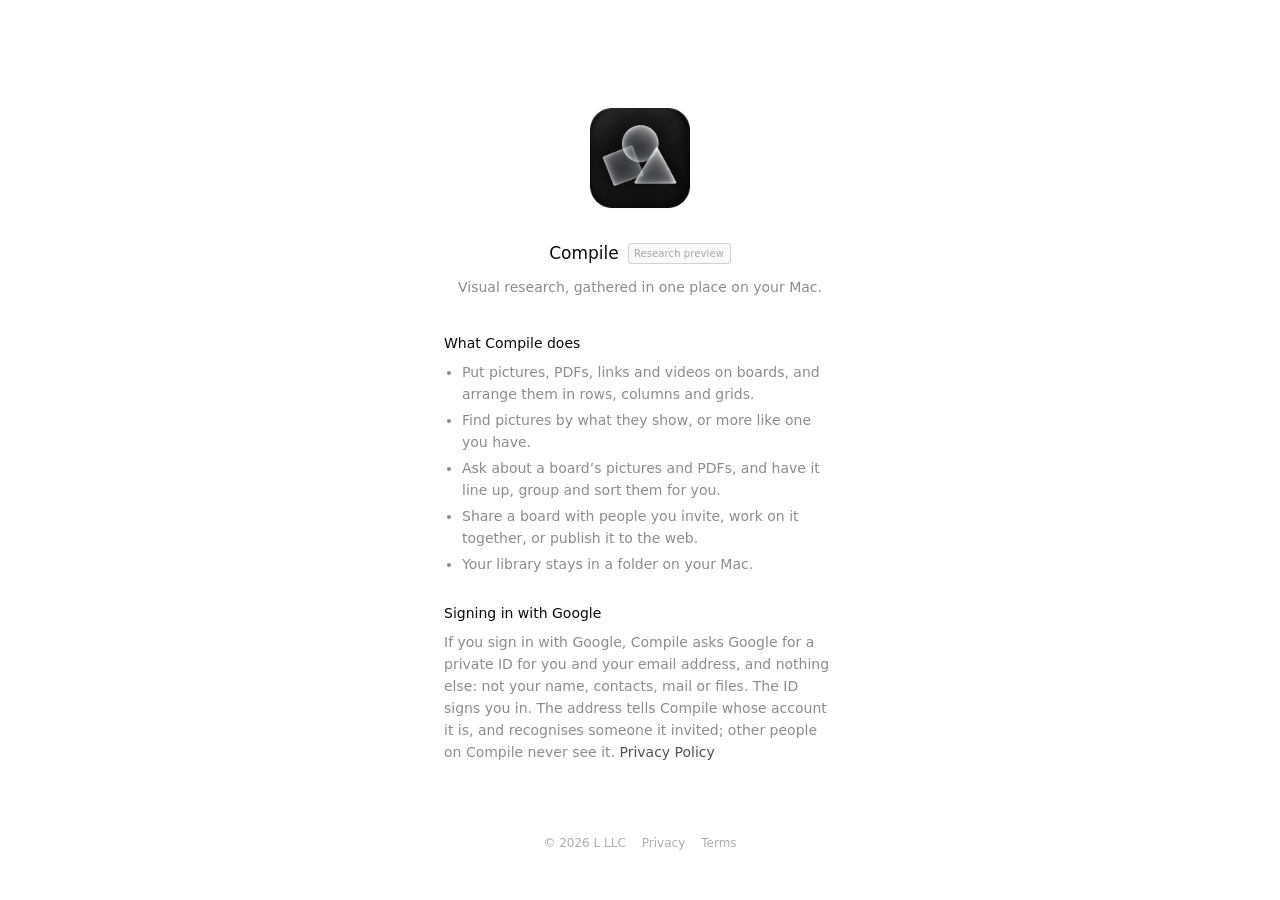
==== overview/index.html @ 7664f02c "Compile's door: the waitlist, and an invitation code's download" ====
<!doctype html>
<html lang="en">
<head>
<meta charset="utf-8">
<meta name="viewport" content="width=device-width, initial-scale=1">
<meta name="robots" content="noindex, nofollow">
<title>Compile</title>
<meta name="color-scheme" content="light dark">
<script>
(function () {
  try { var chosen = localStorage.getItem('appearance'); if (chosen === 'dark' || chosen === 'light') document.documentElement.setAttribute('data-theme', chosen); } catch (e) {}
})();
</script>
<meta name="referrer" content="no-referrer">
<link rel="icon" type="image/png" href="../favicon.png">
<link rel="stylesheet" href="../assets/gate.css">
</head>
<body class="overview-page">
<main class="gate">
  <div class="col">
    <span class="icon" aria-hidden="true"><img class="day" src="../assets/icon-512.png" alt="" width="100" height="100"><img class="night" src="../assets/icon-512-dark.png" alt="" width="100" height="100"></span>
    <h1 class="title"><span class="name">Compile<span class="badge"><span>Research preview</span></span></span></h1>
    <p class="about"><span>Visual research, gathered in one place on your Mac.</span></p>
  </div>
</main>
<section class="more" aria-label="What Compile does">
  <h2>What Compile does</h2>
  <ul><li>Put pictures, PDFs, links and videos on boards, and arrange them in rows, columns and grids.</li><li>Find pictures by what they show, or more like one you have.</li><li>Ask about a board’s pictures and PDFs, and have it line up, group and sort them for you.</li><li>Share a board with people you invite, work on it together, or publish it to the web.</li><li>Your library stays in a folder on your Mac.</li></ul>
  <h2>Signing in with Google</h2>
  <p>If you sign in with Google, Compile asks Google for a private ID for you and your email address, and nothing else: not your name, contacts, mail or files. The ID signs you in. The address tells Compile whose account it is, and recognises someone it invited; other people on Compile never see it. <a href="../privacy/">Privacy Policy</a></p>
</section>
<footer class="foot"><span>© 2026 L LLC</span><a href="../privacy/">Privacy</a><a href="../terms/">Terms</a></footer>
</body>
</html>
---- assets/gate.css ----
/* The gate: the site's door, in Compile's tokens (docs/spec/visual-system.md, Palette.swift), in Light or
   Dark as the reader's system is, or as the moon at the top right chooses (the owner, 29 October 2026: “there
   shoudl be a dark mode”). SF Pro, as the system's font, and drawings of SF Symbols (the owner: “make sure its all
   apple sf symbols and font”). One column: Compile's icon, its name with "Research preview" beside it, and the
   waitlist; the code's cells take the waitlist's place, and the download theirs. Focus is quiet and
   neutral here, a ring of tint, with no blue.

   Every line is a border, 0.5px, never a shadow (the owner, 29 October 2026, of the badge's edge on a phone:
   “looks weird. make sure to always resolve this”): a browser snaps a border to the screen's own pixels, one
   pixel on a Retina screen, where a half-pixel shadow falls between them and smears over two. Site/build.mjs
   refuses a stylesheet with an inset shadow. */

:root {
  --ground: #FFFFFF;           /* white (the owner, 29 October 2026: “make the background straight up white in light mode”) */
  --ink: #0B0B0B;
  --secondary: #52514E;
  --quiet: #8E8C87;            /* the grey words, lighter than the app's (the owner, 29 October 2026: “the gray text should be lighter in light mode and darker in dark mode”) */
  --name: #0B0B0B;             /* Compile's name: ink in Light (“compile should be darker in light mode”) */
  --link: #52514E;             /* “Enter it”: a step softer than the name, in Light as in Dark (the owner, 29 October 2026: “the gray used in 'compile' should be the color for 'enter it' and the color 'enter it' is should take what compile is”) */
  --badge-fill: rgba(var(--tints), .022);
  --hint: #A9A7A2;             /* the field's placeholder, lighter than the grey words (the owner, 29 October 2026: “the gray should be lighter gray”) */
  --faint: #AEACA7;            /* the footer's words, fainter than the grey words (the owner, 29 October 2026) */
  --tints: 11, 11, 11;         /* the tints are the text colour at an opacity: #0B0B0B in Light */
  --edge: rgba(var(--tints), .10);
  --edge-strong: rgba(var(--tints), .20);
  --tint: rgba(var(--tints), .05);
  --tint-hover: rgba(var(--tints), .10);
  --field: #FCFCFC;            /* the text box the lightest grey on the white page (the owner, 29 October 2026: “a lot lighter gray”, then lighter still) */
  --shadow: rgba(11, 11, 11, .045);
  --accent: #2A78D6;
  --focus-glow: #CDE2FB;
  --r-card: 10px;
  --fast: 60ms;
  --base: 200ms;
  --settle: 300ms;
  --slow: 450ms;
  --ease-out: cubic-bezier(.165, .84, .44, 1);
  --overshoot: cubic-bezier(.3, 1.12, .6, 1);   /* a little give, no more */
  --regular: 400;
  --medium: 500;
  --font: -apple-system, BlinkMacSystemFont, system-ui, "SF Pro", "SF Pro Text", sans-serif;
  color-scheme: light dark;
}
/* Dark, as Compile's own (Palette.swift): Linear's page, #08090A, its text #F7F8F8, X's greys for the
   quieter words, the tints white; the field a step above the page, as the app's message field is. As the
   reader's system is, unless the moon chose (`data-theme`, kept in the browser). */
:root[data-theme="dark"] {
  --ground: #08090A;
  --ink: #F7F8F8;
  --secondary: #CECECE;
  --quiet: #8C8C8C;
  --name: #F7F8F8;
  --link: #CECECE;
  --badge-fill: rgba(var(--tints), .05);
  --hint: #767676;
  --faint: #6B6B6B;
  --tints: 255, 255, 255;
  --tint-hover: rgba(var(--tints), .075);
  --field: rgba(255, 255, 255, .018);   /* a step above the page, less than it was (the owner, 29 October 2026: “make the text box a bit darker than it was before”) */
  --shadow: rgba(0, 0, 0, .35);
  color-scheme: dark;
}
:root[data-theme="light"] { color-scheme: light; }
@media (prefers-color-scheme: dark) {
  :root:not([data-theme="light"]) {
    --ground: #08090A;
    --ink: #F7F8F8;
    --secondary: #CECECE;
    --quiet: #8C8C8C;
    --name: #F7F8F8;
    --link: #CECECE;
    --badge-fill: rgba(var(--tints), .05);
    --hint: #767676;
  --faint: #6B6B6B;
    --tints: 255, 255, 255;
    --tint-hover: rgba(var(--tints), .075);
    --field: rgba(255, 255, 255, .018);
    --shadow: rgba(0, 0, 0, .35);
    color-scheme: dark;
  }
}
* { box-sizing: border-box; }
html { -webkit-text-size-adjust: 100%; text-size-adjust: 100%; }
body {
  margin: 0;
  display: flex; flex-direction: column; min-height: 100vh; min-height: 100svh;
  background: var(--ground);
  color: var(--ink);
  font-family: var(--font);
  font-size: 14px;
  line-height: 20px;
  font-weight: var(--regular);
  -webkit-font-smoothing: antialiased;
  transition: background-color var(--base) var(--ease-out), color var(--base) var(--ease-out);
}
p, h1 { margin: 0; }
.opening .gate, .opening .foot { visibility: hidden; }

/* One column, 360 wide, a little above the window's middle: its top stays where it is, so a message, a
   form giving way to another, or the download, changes nothing above it. */
.gate {
  flex: 1;
  display: flex; align-items: flex-start; justify-content: center;
  padding: max(48px, calc(46vh - 160px)) max(24px, env(safe-area-inset-right, 0px)) 64px max(24px, env(safe-area-inset-left, 0px));
  padding-top: max(48px, calc(46svh - 160px));
}
/* In Claude Duet's proportions (the owner, 29 October 2026: “make the relative sizes for each piece closer to
   https://claude.com/product/claude-duet”): the icon 100, the name 17 with its label beside it 32 below, and
   a field 56 high, 440 across. */
.col { width: 100%; max-width: 440px; display: flex; flex-direction: column; align-items: center; text-align: center; }
/* Arriving (the owner, 28 October 2026: “how about motion”; 29 October: “should be even subtler”): the icon
   settles in from a touch small and low; then the name, its label landing beside it, the line and the form,
   each a beat after the one before, a few points each. Reduce Motion shows them at once. */
.col > * { animation: arrive var(--slow) var(--ease-out) both; }
.col > .icon { animation: settle 600ms var(--overshoot) backwards; }
.col > .title { animation-delay: 90ms; }
.col > .about { animation-delay: 150ms; }
.col > .card { animation-delay: 220ms; }
.col > .switch { animation-delay: 280ms; }
.foot, .more { animation: arrive var(--slow) var(--ease-out) 340ms both; }
.title .badge { animation: land var(--settle) var(--ease-out) 460ms both; }

/* Compile's icon, as it sits in the Dock: its own rounded shape, with the faintest shadow under it (the
   owner, 29 October 2026: “dial down the shadow under the icon”). Under the pointer it lifts a point, its
   shadow with it. In Dark no tile, the shapes alone (scripts/app-icon/site.py; the owner: “why does the icon
   look weird in dark mode the light patches”), the two crossing as the appearance changes. */
.icon {
  position: relative; display: block; width: 100px; height: 100px;
  filter: drop-shadow(0 0.5px 1px var(--shadow));
  transition: transform var(--settle) var(--overshoot), filter var(--settle) var(--ease-out);
}
.icon:hover {
  transform: translateY(-1px) scale(1.012);
  filter: drop-shadow(0 1px 2px var(--shadow));
}
.icon img { display: block; width: 100px; height: 100px; transition: opacity var(--base) var(--ease-out); }
.icon .night { position: absolute; inset: 0; opacity: 0; }
:root[data-theme="dark"] .icon .night { opacity: 1; }
:root[data-theme="dark"] .icon .day { opacity: 0; }
@media (prefers-color-scheme: dark) {
  :root:not([data-theme="light"]) .icon .night { opacity: 1; }
  :root:not([data-theme="light"]) .icon .day { opacity: 0; }
}
.title {
  margin-top: 32px; display: flex; justify-content: center;
  font-size: 17px; line-height: 27px; font-weight: var(--regular); letter-spacing: 0; color: var(--name);
}
/* The name and "Research preview" beside it, level with the name's middle, as Claude Duet sets its own (the
   owner, 29 October 2026: “even the name compile put side by side with reaerch preview in the same way”), the
   two centred together under the icon (of four layouts, “D”: the name centred alone left the pair right of
   the column). The badge 10 points, light, a touch spaced, in the placeholder's grey, in the faintest tint
   inside a fainter hairline (of five, “badge 5 with 3 faint grey fill”: “the text is too heavy”). */
.title .name { display: inline-flex; align-items: center; }
.badge {
  display: block; margin-left: 9px; padding: 4.7px 5.8px 4.3px 5.2px; white-space: nowrap;   /* even round the letters themselves, inside the hairline */
  border: 0.5px solid rgba(var(--tints), .16); border-radius: 3.5px; background: var(--badge-fill);
  font-size: 10px; line-height: 11px; font-weight: 300; letter-spacing: .01em; color: var(--hint);
  /* Its words in the middle of the hairline, always (the owner, 28 and 29 October 2026: “make sure 'research
     preview' is always centered in its box”): the box trimmed to the capitals' top and the baseline, with
     even padding round them, so the middle is the letters' own, in any font, and not their line's; and the
     box itself in the middle of the name's line, as the row centres it. */
  text-box: trim-both cap alphabetic;
}

/* What Compile is, under the name in the quiet grey, as the line under the field is: Google's branding check
   asks the home page to say what the app is for (the pre-flight audit, 4 November 2026). */
.about { margin: 10px 0 0; max-width: 380px; font-size: 14px; line-height: 20px; color: var(--quiet); text-wrap: balance; }
.about span { display: block; }

.card { margin-top: 28px; width: 100%; display: flex; flex-direction: column; align-items: stretch; gap: 8px; }
/* The field, and in it at the right SF Symbols' arrow.right.circle, light (the owner, 29 October 2026: the tick
   was “unclear if its submit” and “to heavy the line weight”; of four made, “A”): faint until what is typed
   could be sent, in ink once it could, arrow.right.circle.fill under the pointer and as it goes, with a little
   give, and checkmark.circle.fill once the address is on the waitlist; drawn (`.drawn`, below). */
.row { position: relative; }
.row .field { padding: 0 56px 0 24px; }
.go {
  -webkit-appearance: none; appearance: none; margin: 0; padding: 0; border: 0; background: none; cursor: pointer;
  position: absolute; right: 14px; top: 50%; width: 28px; height: 28px; margin-top: -14px; border-radius: 50%;
  display: grid; place-items: center; color: var(--ink);
  transition: color var(--base) var(--ease-out), transform var(--slow) var(--overshoot);
}
.go .drawn { display: block; width: 28px; height: 28px; overflow: visible; }  /* the symbol's own proportions, measured */
.go circle { fill: transparent; stroke: currentColor; stroke-width: 1.35; transition: fill var(--base) var(--ease-out); }
.go path { fill: none; stroke: currentColor; stroke-width: 1.25; stroke-linecap: round; stroke-linejoin: round; transition: stroke var(--base) var(--ease-out); }
.go .tick { display: none; stroke-width: 1.45; }
.go:disabled { color: var(--edge-strong); cursor: default; }
.go:not(:disabled):hover circle { fill: currentColor; }
.go:not(:disabled):hover path { stroke: var(--ground); }
.go:active:not(:disabled) { transform: scale(.94); transition: transform var(--fast) linear; }
.go:focus { outline: none; }
.go:focus-visible { box-shadow: 0 0 0 2px var(--ground), 0 0 0 4px var(--edge-strong); }
.card.sending .go, .card.done .go { color: var(--ink); cursor: default; animation: give var(--slow) var(--overshoot); }
.card.sending .go circle, .card.done .go circle { fill: var(--ink); }
.card.sending .go path, .card.done .go path { stroke: var(--ground); }
.card.done .go .arrow { display: none; }
.card.done .go .tick { display: inline; }
.card.done .go { animation: none; }
.card[hidden] { display: none; }
.card.shown { animation: arrive var(--settle) var(--ease-out); }

/* A field as Claude Duet's: 56 high, 24 at the sides, its words 15, but corners of 10 (the owner, 29 October
   2026: “lessen the radii of the text box”); under focus its edge darkens and a ring of tint comes round it. */
.field {
  -webkit-appearance: none; appearance: none; margin: 0;
  width: 100%; height: 56px; padding: 0 24px;
  font: inherit; font-size: 15px; line-height: 22px; color: var(--ink);
  background: var(--field);
  border: 0.5px solid rgba(var(--tints), .13);   /* a faint hairline (the owner, 29 October 2026: “thinner lines for text boxes”, “too heavy … the outline”) */
  border-radius: 10px;
  outline: none;
  transition: border-color var(--fast) linear, box-shadow var(--base) var(--ease-out);
}
.field::placeholder { color: var(--hint); opacity: 1; letter-spacing: normal; }
.field:hover:not(:focus) { border-color: rgba(var(--tints), .22); }
/* Under focus, a little lighter than the edge a pointer brings (the owner, 28 October 2026: “the perimeter
   around the textbox looks a bit too heavy when you're in it. lessen just a bit”). */
.field:focus { border-color: rgba(var(--tints), .2); box-shadow: 0 0 0 3px rgba(var(--tints), .03); }


/* An invitation code: a cell for each of its twelve letters and digits, in fours (the owner, 28 October
   2026: “a thing per character or digit”; of three made, “go with three”), each as the text box is (29 October:
   “consistent wiht all the conventions weve established on the join waitinglist page”): its faint fill and
   hairline, the next's hairline darker with the text box's ring and a caret. The field that takes the typing
   lies unseen over them. A letter lands in its cell, a little small; while the code is checked the fill
   breathes along the cells; a code that isn't one shakes them a little; one that is clears them, one after
   another. */
.cells { position: relative; display: flex; align-items: center; justify-content: center; height: 56px; }  /* as high as the field */
.cells input {
  position: absolute; inset: 0; z-index: 1; width: 100%; height: 100%; margin: 0; padding: 0; border: 0;
  opacity: 0; font-size: 16px; color: transparent; background: transparent; caret-color: transparent; cursor: text;
}
/* As the app's (SignInLook.codeCell; the owner, 29 October 2026: “make the site then conform to the app”):
   26 wide, 4 apart, in fours 12 apart. */
.boxes { display: flex; gap: 12px; }
.boxes .group { display: grid; grid-template-columns: repeat(4, 26px); gap: 4px; }
.box {
  display: grid; place-items: center; height: 40px; border-radius: 7px;
  background: var(--field); border: 0.5px solid rgba(var(--tints), .13);
  font-size: 17px; line-height: 22px; color: var(--ink);
  transition: background-color var(--base) var(--ease-out), color var(--base) var(--ease-out),
              border-color var(--fast) linear, box-shadow var(--base) var(--ease-out);
}
.cells:hover:not(:focus-within) .box { border-color: rgba(var(--tints), .22); }
.cells:focus-within .box.next { border-color: rgba(var(--tints), .2); box-shadow: 0 0 0 3px rgba(var(--tints), .03); }
.cells:focus-within .box.next::after {
  content: ""; width: 1.5px; height: 20px; border-radius: 1px; background: var(--ink);
  animation: blink 1.1s steps(1) infinite;
}
.box.landed { animation: landed 220ms var(--overshoot); }
/* While the code is checked, a wave runs along the cells, each rising a point and brightening in turn, as
   xAI's three dots do (1.3 s, ease-in-out, one after another), a little subtler than theirs (the owner, 29
   October 2026: “maek that movement a bit subtler”); no words with it. */
.card.sending .box { animation: wave 1.3s ease-in-out infinite; animation-delay: calc(var(--i) * 60ms); }
.card.sending .box.next::after, .card.done .box.next::after { content: none; }
.cells.wrong { animation: shake 360ms var(--ease-out); }
.card.done .box { background: transparent; border-color: transparent; box-shadow: none; transition-delay: calc(var(--i) * 30ms); }
/* On a phone, narrower: the cells as they were before; on the narrowest, narrower still. */
@media (max-width: 480px) {
  .boxes { gap: 12px; } .boxes .group { grid-template-columns: repeat(4, 22px); gap: 4px; }
  .box { height: 34px; font-size: 15px; }
}
@media (max-width: 380px) { .boxes { gap: 8px; } .boxes .group { grid-template-columns: repeat(4, 20px); } }

/* What the cloud said, under the field: quiet, arriving as the form did. */
.problem { min-height: 20px; font-size: 14px; line-height: 20px; color: var(--quiet); text-wrap: balance; }
.problem.shown { animation: arrive var(--settle) var(--ease-out); }
.card.done .field { color: var(--secondary); }
.card.done .problem { color: var(--secondary); }

/* The way between the two forms: the one going steps back, a little up and small, and the words under it
   fade as they change; the other arrives. The download's way in is the same step back, slower. */
.col > .stepping { animation: leave 160ms var(--ease-out) forwards; pointer-events: none; }
.col > .leaving { animation: leave 240ms var(--ease-out) forwards; pointer-events: none; }

/* The download, once a code was one: it rises into the form's place, a little low and small, with give,
   and what it needs settles under it a beat later. As wide as its words, as the text box is (the owner, 29
   October 2026: consistent with the waitlist's conventions): its faint fill, hairline and corners of 10, its
   words light grey (28 October: “option 2 … if you could make the text light gray”), ink under the pointer,
   the edge darker with the text box's ring on focus; the Apple logo before them on Apple's systems. */
.get { margin-top: 24px; display: flex; flex-direction: column; align-items: center; gap: 28px; }  /* what it needs well below the button (the owner, 29 October 2026: “should be lower”) */
.get[hidden] { display: none; }
.get.shown { animation: rise 480ms var(--overshoot) both; }
.get.shown .version { animation: arrive var(--slow) var(--ease-out) 200ms both; }
.download {
  display: inline-flex; align-items: center; justify-content: center; gap: 6px;
  height: 48px; padding: 0 24px; border-radius: 10px;
  border: 0.5px solid rgba(var(--tints), .13); background: var(--field); color: var(--quiet); text-decoration: none;
  font-size: 15px; line-height: 20px; font-weight: var(--regular);
  transition: border-color var(--fast) linear, color var(--fast) linear, box-shadow var(--base) var(--ease-out),
              transform var(--slow) var(--overshoot);
}
.download:hover { border-color: rgba(var(--tints), .22); color: var(--ink); }
.download .mark { display: none; font-size: 16px; line-height: 1; margin-top: -2px; }
.apple .download .mark { display: inline; }
.download:active { transform: scale(.985); transition: border-color var(--fast) linear, color var(--fast) linear, transform var(--fast) linear; }
.download:focus { outline: none; }
.download:focus-visible { border-color: rgba(var(--tints), .2); box-shadow: 0 0 0 3px rgba(var(--tints), .03); }
.get.quiet .download:focus-visible { box-shadow: none; }
.version { display: flex; flex-direction: column; align-items: center; gap: 2px; font-size: 13px; line-height: 18px; color: var(--quiet); }
.version .release:empty { display: none; }

/* The other way in: "Have an invitation code? Enter it", or back, "Join the waitlist". */
.switch { margin-top: 4px; font-size: 14px; line-height: 20px; color: var(--quiet); transition: opacity 160ms var(--ease-out); }
.switch.swapping { opacity: 0; }
.link {
  padding: 0; border: 0; background: none; cursor: pointer;
  font: inherit; color: var(--link); border-radius: 4px;
  transition: color var(--fast) linear;
}
.link:hover { color: var(--ink); }
/* "Join the waitlist", standing alone under the code, is the same link as "Enter it". */
.link:focus { outline: none; }
.link:focus-visible { box-shadow: 0 0 0 2px var(--ground), 0 0 0 4px var(--edge-strong); }

/* Light or Dark, chosen here (the owner, 29 October 2026: “the symbol for dark and light is tha thalf moon and
   then fill all white on dark mode”, “sort of like this https://docs.x.ai/overview”, “dont do fill for the
   moon”): at the window's top right, SF Symbols' moon (drawn), a light grey in Light and a dark grey in Dark, as the
   placeholder is (the owner, 29 October 2026: “lighter gray and darker grey shades in light and dark mode
   respectively the moon”), and ink under the pointer. */
.theme {
  -webkit-appearance: none; appearance: none; margin: 0; padding: 0; border: 0; background: none; cursor: pointer;
  position: fixed; z-index: 2; top: max(14px, env(safe-area-inset-top, 0px)); right: max(14px, env(safe-area-inset-right, 0px));
  width: 28px; height: 28px; border-radius: 50%;
  display: grid; place-items: center; color: var(--hint);
  animation: arrive var(--slow) var(--ease-out) 340ms both;
  transition: color var(--fast) linear, background-color var(--fast) linear;
}
.theme:hover { color: var(--ink); }
.theme:focus { outline: none; }
.theme:focus-visible { box-shadow: 0 0 0 2px var(--ground), 0 0 0 4px var(--edge-strong); }
.theme .drawn { display: block; width: 28px; height: 28px; fill: none; stroke: currentColor; stroke-width: 1.13; stroke-linejoin: round; }

/* SF Symbols, drawn: no browser draws SF Symbols from the system's font, Safari on a Mac included (the owner,
   29 October 2026: “the apple symbols aren't showing”), so each is a drawing of the symbol at its measured
   size, line and place in its button, the same everywhere. */

/* What Compile does, and what it asks Google for, on overview/, the page Google is given as Compile's home
   page and nothing on the site links to: a reading column as wide as the door's field, the quiet grey, its
   two headings in ink (the pre-flight audit, 4 November 2026). The door's icon, name and line sit above it,
   nearer the top, as the page is for reading. */
.overview-page .gate { flex: none; padding-top: max(48px, 12svh); padding-bottom: 36px; }
.more {
  width: 100%; max-width: 440px; box-sizing: border-box; margin: 0 auto; padding: 0 max(24px, env(safe-area-inset-right, 0px)) 72px max(24px, env(safe-area-inset-left, 0px));
  font-size: 14px; line-height: 22px; color: var(--quiet); text-align: left;
}
.more h2 { margin: 28px 0 8px; font-size: 14px; line-height: 20px; font-weight: 500; color: var(--ink); }
.more h2:first-child { margin-top: 0; }
.more ul { margin: 0; padding-left: 18px; }
.more li { margin: 4px 0; }
.more p { margin: 0; text-wrap: pretty; }
.more a { color: var(--link); text-decoration: none; border-radius: 4px; transition: color var(--fast) linear; }
.more a:hover { color: var(--ink); }
.more a:focus { outline: none; }
.more a:focus-visible { box-shadow: 0 0 0 2px var(--ground), 0 0 0 4px var(--edge-strong); }

/* The page's footer, small and faint (the owner, 29 October 2026: “should be smaller. lighter in light mode and
   darker on dark mode. on the bottom also put small © 2026 L LLC”; then “too small now. should be a tad bit
   larger”, so 12): the copyright, then Privacy and Terms, the site's own page of them. */
.foot {
  padding: 0 max(24px, env(safe-area-inset-right, 0px)) max(22px, env(safe-area-inset-bottom, 0px)) max(24px, env(safe-area-inset-left, 0px));
  display: flex; justify-content: center; gap: 16px;
  font-size: 12px; line-height: 16px; color: var(--faint);
}
.foot a { color: var(--faint); border-radius: 4px; transition: color var(--fast) linear; text-decoration: none; }
.foot a:hover { color: var(--ink); }
.foot a:focus { outline: none; }
.foot a:focus-visible { box-shadow: 0 0 0 2px var(--ground), 0 0 0 4px var(--edge-strong); }

@keyframes arrive { from { opacity: 0; transform: translateY(3px); } }
@keyframes settle { from { opacity: 0; transform: translateY(4px) scale(.96); } }
@keyframes land { from { opacity: 0; transform: translateX(-2px); } }
@keyframes give { 40% { transform: scale(1.06); } }
@keyframes leave { to { opacity: 0; transform: translateY(-2px) scale(.99); } }
@keyframes rise { from { opacity: 0; transform: translateY(4px) scale(.985); } }
@keyframes landed { from { transform: scale(.92); color: transparent; } 60% { color: var(--ink); } }
@keyframes wave { 0%, 55%, 100% { opacity: .6; transform: translateY(0); } 25% { opacity: 1; transform: translateY(-1px); } }
@keyframes shake { 20% { transform: translateX(-3px); } 45% { transform: translateX(2px); } 70% { transform: translateX(-1px); } }
@keyframes blink { 50% { opacity: 0; } }
@media (prefers-reduced-motion: reduce) {
  .col > *, .col > .icon, .title .badge, .foot, .more, .card.shown, .card.done .problem { animation: none; }
  .icon, .icon:hover, .icon img { transition: none; transform: none; }
  .card.sending .go, .go:active:not(:disabled) { animation: none; transform: none; }
  .col > .leaving, .col > .stepping, .get.shown, .get.shown .version, .problem.shown { animation: none; }
  .switch { transition: none; }
  .theme { animation: none; }
  body { transition: none; }
  .download, .download:active { transition: none; transform: none; }
  .box.landed, .card.sending .box, .cells.wrong { animation: none; }
  .card.done .box { transition-delay: 0s; }
}
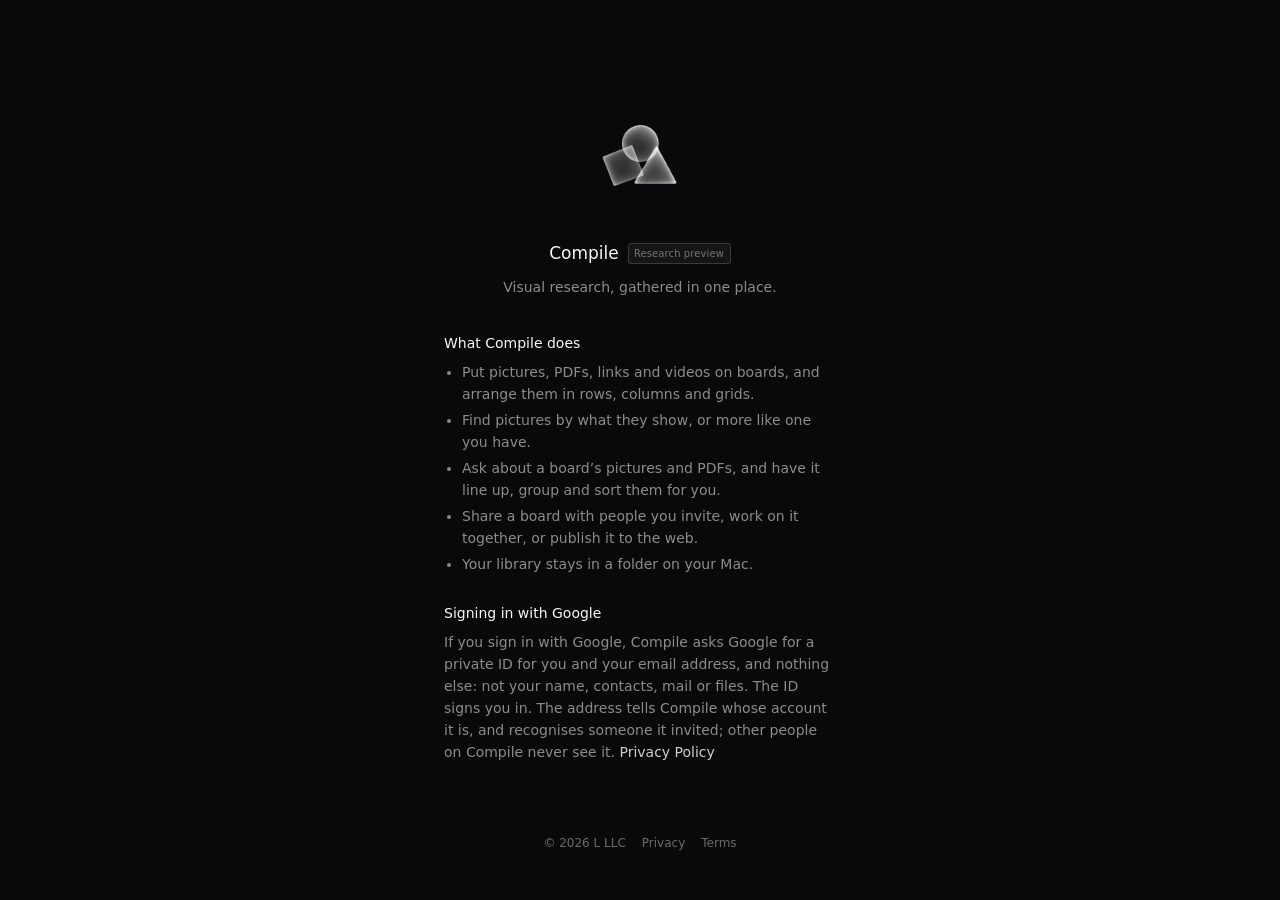
==== commit 329a866d: "Compile's door: the waitlist, and an invitation code's download" ====
--- a/overview/index.html
+++ b/overview/index.html
@@ -5,10 +5,17 @@
 <meta name="viewport" content="width=device-width, initial-scale=1">
 <meta name="robots" content="noindex, nofollow">
 <title>Compile</title>
-<meta name="color-scheme" content="light dark">
+<meta name="theme-color" content="#08090A" data-dark="#08090A" data-light="#FFFFFF">
+<meta name="color-scheme" content="dark">
 <script>
 (function () {
-  try { var chosen = localStorage.getItem('appearance'); if (chosen === 'dark' || chosen === 'light') document.documentElement.setAttribute('data-theme', chosen); } catch (e) {}
+  var root = document.documentElement, chosen = null;
+  try { chosen = localStorage.getItem('appearance'); } catch (e) {}
+  var theme = chosen === 'light' ? 'light' : 'dark';
+  root.setAttribute('data-theme', theme);
+  var bar = document.querySelector('meta[name="theme-color"]');
+  bar.setAttribute('content', bar.getAttribute('data-' + theme));
+  document.querySelector('meta[name="color-scheme"]').setAttribute('content', theme);
 })();
 </script>
 <meta name="referrer" content="no-referrer">
@@ -20,7 +27,7 @@
   <div class="col">
     <span class="icon" aria-hidden="true"><img class="day" src="../assets/icon-512.png" alt="" width="100" height="100"><img class="night" src="../assets/icon-512-dark.png" alt="" width="100" height="100"></span>
     <h1 class="title"><span class="name">Compile<span class="badge"><span>Research preview</span></span></span></h1>
-    <p class="about"><span>Visual research, gathered in one place on your Mac.</span></p>
+    <p class="about"><span>Visual research, gathered in one place.</span></p>
   </div>
 </main>
 <section class="more" aria-label="What Compile does">
--- a/assets/gate.css
+++ b/assets/gate.css
@@ -1,8 +1,10 @@
-/* The gate: the site's door, in Compile's tokens (docs/spec/visual-system.md, Palette.swift), in Light or
-   Dark as the reader's system is, or as the moon at the top right chooses (the owner, 29 October 2026: “there
-   shoudl be a dark mode”). SF Pro, as the system's font, and drawings of SF Symbols (the owner: “make sure its all
+/* The gate: the site's door, in Compile's tokens (docs/spec/visual-system.md, Palette.swift), in Dark until the
+   moon at the top right chooses Light (the owner, 29 October 2026: “there shoudl be a dark mode”; 4 November 2026:
+   “default dark mode in app and on website”), whatever the reader's system is, as Compile is until Settings ▸
+   Appearance chooses. SF Pro, as the system's font, and drawings of SF Symbols (the owner: “make sure its all
    apple sf symbols and font”). One column: Compile's icon, its name with "Research preview" beside it, and the
-   waitlist; the code's cells take the waitlist's place, and the download theirs. Focus is quiet and
+   waitlist; the code's cells take the waitlist's place, and the code in its box, the download and Open in
+   Compile theirs, as the cloud's code page draws them (Cloud/src/web.ts `DOOR_STYLE`). Focus is quiet and
    neutral here, a ring of tint, with no blue.
 
    Every line is a border, 0.5px, never a shadow (the owner, 29 October 2026, of the badge's edge on a phone:
@@ -10,23 +12,26 @@
    pixel on a Retina screen, where a half-pixel shadow falls between them and smears over two. Site/build.mjs
    refuses a stylesheet with an inset shadow. */
 
+/* Dark, as Compile's own (Palette.swift): Linear's page, #08090A, its text #F7F8F8, X's greys for the quieter
+   words, the tints white; the field a step above the page, as the app's message field is. The page's look until
+   the moon chooses Light, and without the script that reads its choice (Site/build.mjs `look`). */
 :root {
-  --ground: #FFFFFF;           /* white (the owner, 29 October 2026: “make the background straight up white in light mode”) */
-  --ink: #0B0B0B;
-  --secondary: #52514E;
-  --quiet: #8E8C87;            /* the grey words, lighter than the app's (the owner, 29 October 2026: “the gray text should be lighter in light mode and darker in dark mode”) */
-  --name: #0B0B0B;             /* Compile's name: ink in Light (“compile should be darker in light mode”) */
-  --link: #52514E;             /* “Enter it”: a step softer than the name, in Light as in Dark (the owner, 29 October 2026: “the gray used in 'compile' should be the color for 'enter it' and the color 'enter it' is should take what compile is”) */
-  --badge-fill: rgba(var(--tints), .022);
-  --hint: #A9A7A2;             /* the field's placeholder, lighter than the grey words (the owner, 29 October 2026: “the gray should be lighter gray”) */
-  --faint: #AEACA7;            /* the footer's words, fainter than the grey words (the owner, 29 October 2026) */
-  --tints: 11, 11, 11;         /* the tints are the text colour at an opacity: #0B0B0B in Light */
+  --ground: #08090A;
+  --ink: #F7F8F8;
+  --secondary: #CECECE;
+  --quiet: #8C8C8C;
+  --name: #F7F8F8;
+  --link: #CECECE;
+  --badge-fill: rgba(var(--tints), .05);
+  --hint: #767676;
+  --faint: #6B6B6B;
+  --tints: 255, 255, 255;      /* the tints are the text colour at an opacity: white in Dark */
   --edge: rgba(var(--tints), .10);
   --edge-strong: rgba(var(--tints), .20);
   --tint: rgba(var(--tints), .05);
-  --tint-hover: rgba(var(--tints), .10);
-  --field: #FCFCFC;            /* the text box the lightest grey on the white page (the owner, 29 October 2026: “a lot lighter gray”, then lighter still) */
-  --shadow: rgba(11, 11, 11, .045);
+  --tint-hover: rgba(var(--tints), .075);
+  --field: rgba(255, 255, 255, .018);   /* a step above the page, less than it was (the owner, 29 October 2026: “make the text box a bit darker than it was before”) */
+  --shadow: rgba(0, 0, 0, .35);
   --accent: #2A78D6;
   --focus-glow: #CDE2FB;
   --r-card: 10px;
@@ -39,45 +44,24 @@
   --regular: 400;
   --medium: 500;
   --font: -apple-system, BlinkMacSystemFont, system-ui, "SF Pro", "SF Pro Text", sans-serif;
-  color-scheme: light dark;
-}
-/* Dark, as Compile's own (Palette.swift): Linear's page, #08090A, its text #F7F8F8, X's greys for the
-   quieter words, the tints white; the field a step above the page, as the app's message field is. As the
-   reader's system is, unless the moon chose (`data-theme`, kept in the browser). */
-:root[data-theme="dark"] {
-  --ground: #08090A;
-  --ink: #F7F8F8;
-  --secondary: #CECECE;
-  --quiet: #8C8C8C;
-  --name: #F7F8F8;
-  --link: #CECECE;
-  --badge-fill: rgba(var(--tints), .05);
-  --hint: #767676;
-  --faint: #6B6B6B;
-  --tints: 255, 255, 255;
-  --tint-hover: rgba(var(--tints), .075);
-  --field: rgba(255, 255, 255, .018);   /* a step above the page, less than it was (the owner, 29 October 2026: “make the text box a bit darker than it was before”) */
-  --shadow: rgba(0, 0, 0, .35);
   color-scheme: dark;
 }
-:root[data-theme="light"] { color-scheme: light; }
-@media (prefers-color-scheme: dark) {
-  :root:not([data-theme="light"]) {
-    --ground: #08090A;
-    --ink: #F7F8F8;
-    --secondary: #CECECE;
-    --quiet: #8C8C8C;
-    --name: #F7F8F8;
-    --link: #CECECE;
-    --badge-fill: rgba(var(--tints), .05);
-    --hint: #767676;
-  --faint: #6B6B6B;
-    --tints: 255, 255, 255;
-    --tint-hover: rgba(var(--tints), .075);
-    --field: rgba(255, 255, 255, .018);
-    --shadow: rgba(0, 0, 0, .35);
-    color-scheme: dark;
-  }
+/* Light, once the moon chooses it (`data-theme`, kept in the browser). */
+:root[data-theme="light"] {
+  --ground: #FFFFFF;           /* white (the owner, 29 October 2026: “make the background straight up white in light mode”) */
+  --ink: #0B0B0B;
+  --secondary: #52514E;
+  --quiet: #8E8C87;            /* the grey words, lighter than the app's (the owner, 29 October 2026: “the gray text should be lighter in light mode and darker in dark mode”) */
+  --name: #0B0B0B;             /* Compile's name: ink in Light (“compile should be darker in light mode”) */
+  --link: #52514E;             /* “Enter it”: a step softer than the name, in Light as in Dark (the owner, 29 October 2026: “the gray used in 'compile' should be the color for 'enter it' and the color 'enter it' is should take what compile is”) */
+  --badge-fill: rgba(var(--tints), .022);
+  --hint: #A9A7A2;             /* the field's placeholder, lighter than the grey words (the owner, 29 October 2026: “the gray should be lighter gray”) */
+  --faint: #AEACA7;            /* the footer's words, fainter than the grey words (the owner, 29 October 2026) */
+  --tints: 11, 11, 11;         /* #0B0B0B in Light */
+  --tint-hover: rgba(var(--tints), .10);
+  --field: #FCFCFC;            /* the text box the lightest grey on the white page (the owner, 29 October 2026: “a lot lighter gray”, then lighter still) */
+  --shadow: rgba(11, 11, 11, .045);
+  color-scheme: light;
 }
 * { box-sizing: border-box; }
 html { -webkit-text-size-adjust: 100%; text-size-adjust: 100%; }
@@ -134,13 +118,11 @@
   filter: drop-shadow(0 1px 2px var(--shadow));
 }
 .icon img { display: block; width: 100px; height: 100px; transition: opacity var(--base) var(--ease-out); }
-.icon .night { position: absolute; inset: 0; opacity: 0; }
-:root[data-theme="dark"] .icon .night { opacity: 1; }
-:root[data-theme="dark"] .icon .day { opacity: 0; }
-@media (prefers-color-scheme: dark) {
-  :root:not([data-theme="light"]) .icon .night { opacity: 1; }
-  :root:not([data-theme="light"]) .icon .day { opacity: 0; }
-}
+/* The dark icon in Dark, the page's look until the moon chooses Light; the light icon in Light. */
+.icon .night { position: absolute; inset: 0; }
+.icon .day { opacity: 0; }
+:root[data-theme="light"] .icon .night { opacity: 0; }
+:root[data-theme="light"] .icon .day { opacity: 1; }
 .title {
   margin-top: 32px; display: flex; justify-content: center;
   font-size: 17px; line-height: 27px; font-weight: var(--regular); letter-spacing: 0; color: var(--name);
@@ -269,20 +251,54 @@
 .card.done .problem { color: var(--secondary); }
 
 /* The way between the two forms: the one going steps back, a little up and small, and the words under it
-   fade as they change; the other arrives. The download's way in is the same step back, slower. */
+   fade as they change; the other arrives. The code's way out is the same step back, slower. */
 .col > .stepping { animation: leave 160ms var(--ease-out) forwards; pointer-events: none; }
 .col > .leaving { animation: leave 240ms var(--ease-out) forwards; pointer-events: none; }
 
-/* The download, once a code was one: it rises into the form's place, a little low and small, with give,
-   and what it needs settles under it a beat later. As wide as its words, as the text box is (the owner, 29
-   October 2026: consistent with the waitlist's conventions): its faint fill, hairline and corners of 10, its
-   words light grey (28 October: “option 2 … if you could make the text light gray”), ink under the pointer,
-   the edge darker with the text box's ring on focus; the Apple logo before them on Apple's systems. */
+/* Once a code was one, as the cloud's code page ends (Cloud/src/web.ts `codeInvitation`): the code in its box,
+   in the form's place, and the download under it rise together, a little low and small, with give, and the
+   lines under them settle a beat later. */
+.got { margin-top: 28px; width: 100%; display: flex; flex-direction: column; align-items: center; }  /* where the form was */
+.got[hidden], .steps[hidden] { display: none; }
+.got.shown { animation: rise 480ms var(--overshoot) both; }
+.got.shown .version, .got.shown .then { animation: arrive var(--slow) var(--ease-out) 200ms both; }
+.steps { display: flex; flex-direction: column; align-items: center; }
+
+/* The code, kept: one box as the text box is, as wide as the code, its letters spaced a little, in fours; a
+   click copies it, and SF Symbols' doc.on.doc at its right turns to a checkmark a moment (drawn). */
+.kept { display: flex; justify-content: center; }
+.code {
+  -webkit-appearance: none; appearance: none; margin: 0; position: relative;
+  display: inline-flex; align-items: center; justify-content: center; height: 56px; padding: 0 60px;
+  font: inherit; font-size: 17px; line-height: 22px; letter-spacing: .08em; color: var(--ink); text-align: center;
+  -webkit-user-select: none; user-select: none; cursor: pointer;
+  background: var(--field); border: 0.5px solid rgba(var(--tints), .13); border-radius: 10px;
+  transition: border-color var(--fast) linear, box-shadow var(--base) var(--ease-out);
+}
+.code:hover { border-color: rgba(var(--tints), .22); }
+.code:focus { outline: none; }
+.code:focus-visible { border-color: rgba(var(--tints), .2); box-shadow: 0 0 0 3px rgba(var(--tints), .03); }
+.code .symbol {
+  position: absolute; right: 14px; top: 50%; width: 28px; height: 28px; margin-top: -14px;
+  display: grid; place-items: center; color: var(--hint); transition: color var(--fast) linear;
+}
+.code:hover .symbol, .code.copied .symbol { color: var(--ink); }
+.code .drawn { display: block; width: 28px; height: 28px; fill: none; stroke: currentColor; stroke-width: 1.25; stroke-linecap: round; stroke-linejoin: round; }
+.code .tick { display: none; stroke-width: 1.45; }
+.code.copied .sheets { display: none; }
+.code.copied .tick { display: inline; }
+@media (max-width: 380px) { .code { max-width: 100%; padding: 0 46px; } .code .symbol { right: 10px; } }
+/* Said to VoiceOver, unseen: “Copied”. */
+.sr { position: absolute; width: 1px; height: 1px; margin: -1px; overflow: hidden; clip-path: inset(50%); white-space: nowrap; }
+
+/* The download, under the code. As wide as its words, as the text box is (the owner, 29 October 2026:
+   consistent with the waitlist's conventions): its faint fill, hairline and corners of 10, its words light
+   grey (28 October: “option 2 … if you could make the text light gray”), ink under the pointer, the edge
+   darker with the text box's ring on focus; the Apple logo before them on Apple's systems. Send Link…, on a
+   phone, is the same. */
 .get { margin-top: 24px; display: flex; flex-direction: column; align-items: center; gap: 28px; }  /* what it needs well below the button (the owner, 29 October 2026: “should be lower”) */
-.get[hidden] { display: none; }
-.get.shown { animation: rise 480ms var(--overshoot) both; }
-.get.shown .version { animation: arrive var(--slow) var(--ease-out) 200ms both; }
 .download {
+  -webkit-appearance: none; appearance: none; margin: 0; cursor: pointer; font: inherit;
   display: inline-flex; align-items: center; justify-content: center; gap: 6px;
   height: 48px; padding: 0 24px; border-radius: 10px;
   border: 0.5px solid rgba(var(--tints), .13); background: var(--field); color: var(--quiet); text-decoration: none;
@@ -296,9 +312,19 @@
 .download:active { transform: scale(.985); transition: border-color var(--fast) linear, color var(--fast) linear, transform var(--fast) linear; }
 .download:focus { outline: none; }
 .download:focus-visible { border-color: rgba(var(--tints), .2); box-shadow: 0 0 0 3px rgba(var(--tints), .03); }
-.get.quiet .download:focus-visible { box-shadow: none; }
+.got.quiet .download:focus-visible { box-shadow: none; }
 .version { display: flex; flex-direction: column; align-items: center; gap: 2px; font-size: 13px; line-height: 18px; color: var(--quiet); }
 .version .release:empty { display: none; }
+
+/* The lines under the download, in the quiet grey, as the code page's: where Compile goes once it is down,
+   then Open in Compile, as the link "Enter it" is; on a phone, that Compile is a Mac app, over Send Link….
+   What Open in Compile didn't open says so under them, arriving as a message does. */
+.then { margin-top: 28px; font-size: 14px; line-height: 20px; color: var(--quiet); text-wrap: balance; }
+.get + .then, .then + .get { margin-top: 24px; }
+.then + .then { margin-top: 4px; }
+a.link { text-decoration: none; }
+.note { margin-top: 12px; max-width: 340px; font-size: 13px; line-height: 18px; color: var(--quiet); text-wrap: balance; animation: arrive var(--settle) var(--ease-out) both; }
+.note:empty { display: none; }
 
 /* The other way in: "Have an invitation code? Enter it", or back, "Join the waitlist". */
 .switch { margin-top: 4px; font-size: 14px; line-height: 20px; color: var(--quiet); transition: opacity 160ms var(--ease-out); }
@@ -381,7 +407,7 @@
   .col > *, .col > .icon, .title .badge, .foot, .more, .card.shown, .card.done .problem { animation: none; }
   .icon, .icon:hover, .icon img { transition: none; transform: none; }
   .card.sending .go, .go:active:not(:disabled) { animation: none; transform: none; }
-  .col > .leaving, .col > .stepping, .get.shown, .get.shown .version, .problem.shown { animation: none; }
+  .col > .leaving, .col > .stepping, .got.shown, .got.shown .version, .got.shown .then, .problem.shown, .note { animation: none; }
   .switch { transition: none; }
   .theme { animation: none; }
   body { transition: none; }
